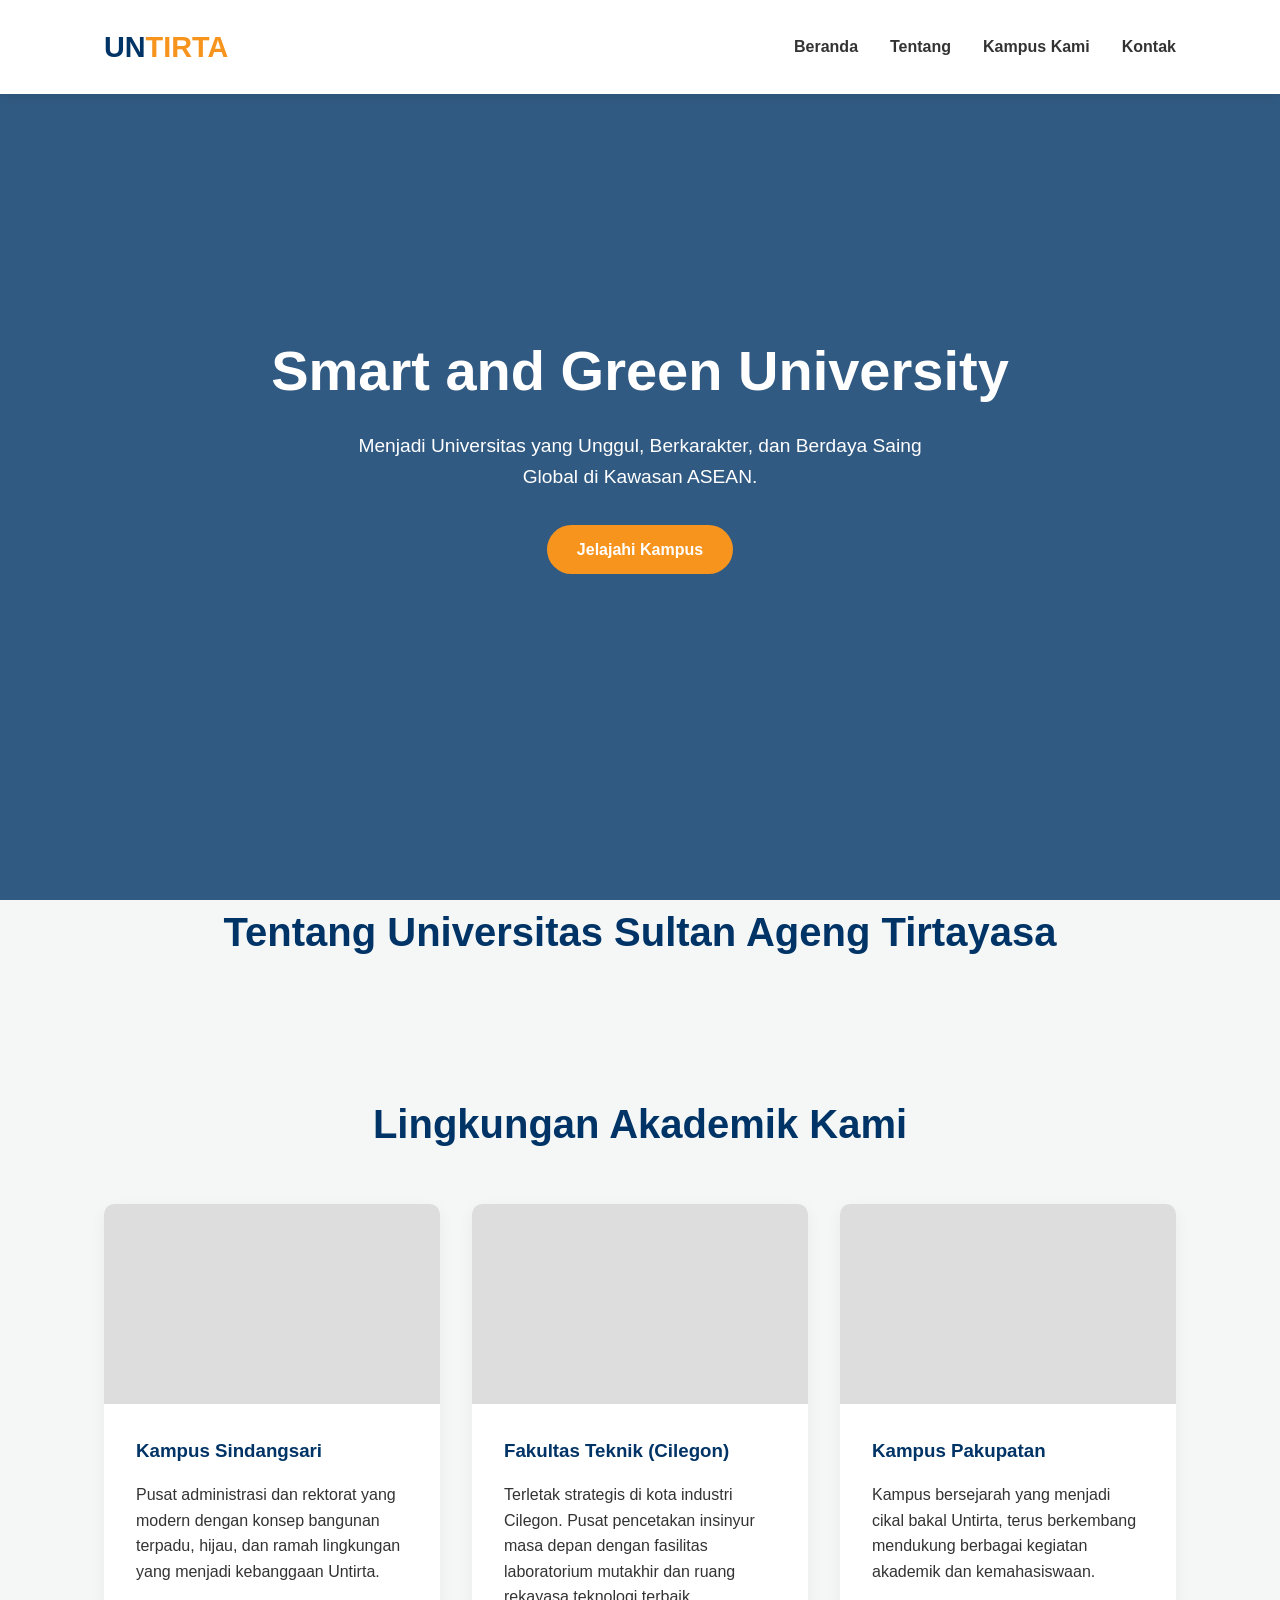
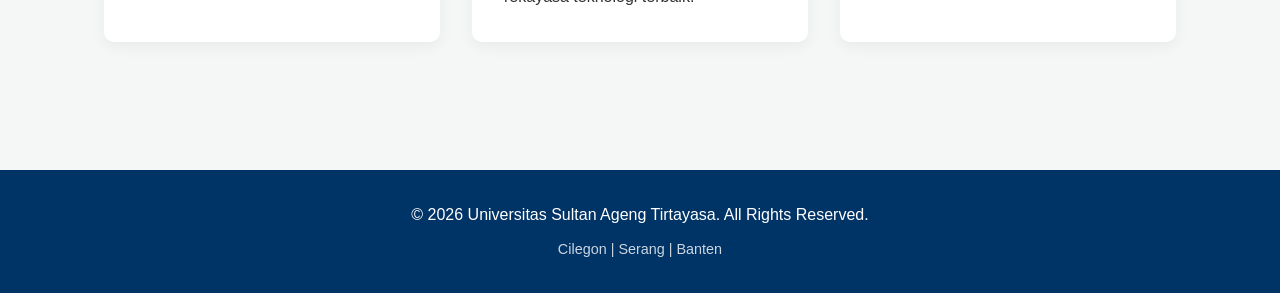
==== aulana.html @ 28067b0e "Mengubah nama beberapa file" ====
<!DOCTYPE html>
<html lang="id">
<head>
    <meta charset="UTF-8">
    <meta name="viewport" content="width=device-width, initial-scale=1.0">
    <title>Universitas Sultan Ageng Tirtayasa | UNTIRTA</title>
    <link rel="stylesheet" href="aulana.css">
</head>
<body>

    <header>
        <nav>
            <a href="#" class="logo">UN<span>TIRTA</span></a>
            <ul>
                <li><a href="#beranda">Beranda</a></li>
                <li><a href="#tentang">Tentang</a></li>
                <li><a href="#kampus">Kampus Kami</a></li>
                <li><a href="#kontak">Kontak</a></li>
            </ul>
        </nav>
    </header>

    <section id="beranda" class="hero">
        <h1>Smart and Green University</h1>
        <p>Menjadi Universitas yang Unggul, Berkarakter, dan Berdaya Saing Global di Kawasan ASEAN.</p>
        <a href="#kampus" class="btn">Jelajahi Kampus</a>
    </section>
    <section id="tentang" class="tentang-section">
        <h2 class="section-title">Tentang Universitas Sultan Ageng Tirtayasa</h2>
    </section>
    <section id="kampus" class="kampus-section">
        <h2 class="section-title">Lingkungan Akademik Kami</h2>
        
        <div class="kampus-grid">
            <div class="kampus-card">
                <div class="card-img img-sindangsari"></div>
                <div class="card-content">
                    <h3>Kampus Sindangsari</h3>
                    <p>Pusat administrasi dan rektorat yang modern dengan konsep bangunan terpadu, hijau, dan ramah lingkungan yang menjadi kebanggaan Untirta.</p>
                </div>
            </div>

            <div class="kampus-card">
                <div class="card-img img-teknik"></div>
                <div class="card-content">
                    <h3>Fakultas Teknik (Cilegon)</h3>
                    <p>Terletak strategis di kota industri Cilegon. Pusat pencetakan insinyur masa depan dengan fasilitas laboratorium mutakhir dan ruang rekayasa teknologi terbaik.</p>
                </div>
            </div>
            
            <div class="kampus-card">
                <div class="card-img img-sindangsari" style="filter: hue-rotate(45deg);"></div>
                <div class="card-content">
                    <h3>Kampus Pakupatan</h3>
                    <p>Kampus bersejarah yang menjadi cikal bakal Untirta, terus berkembang mendukung berbagai kegiatan akademik dan kemahasiswaan.</p>
                </div>
            </div>
        </div>
    </section>

    <footer>
        <p>&copy; 2026 Universitas Sultan Ageng Tirtayasa. All Rights Reserved.</p>
        <p style="font-size: 0.9em; margin-top: 10px; opacity: 0.8;">Cilegon | Serang | Banten</p>
    </footer>

</body>
</html>
---- aulana.css ----
:root {
    --primary-color: #003366; 
    --secondary-color: #f7941d; 
    --light-bg: #f4f7f6;
    --text-color: #333;
}

* {
    margin: 0;
    padding: 0;
    box-sizing: border-box;
    font-family: 'Segoe UI', Tahoma, Geneva, Verdana, sans-serif;
}

body {
    background-color: var(--light-bg);
    color: var(--text-color);
    line-height: 1.6;
}

header {
    background-color: white;
    box-shadow: 0 2px 10px rgba(0,0,0,0.1);
    position: fixed;
    width: 100%;
    z-index: 1000;
}

nav {
    display: flex;
    justify-content: space-between;
    align-items: center;
    padding: 1.5rem 5%;
    max-width: 1200px;
    margin: 0 auto;
}

.logo {
    font-size: 1.8rem;
    font-weight: 700;
    color: var(--primary-color);
    text-decoration: none;
}

.logo span {
    color: var(--secondary-color);
}

nav ul {
    list-style: none;
    display: flex;
    gap: 2rem;
}

nav ul li a {
    text-decoration: none;
    color: var(--text-color);
    font-weight: 600;
    transition: color 0.3s ease;
}

nav ul li a:hover {
    color: var(--secondary-color);
}

.hero {
    background: linear-gradient(rgba(0, 51, 102, 0.8), rgba(0, 51, 102, 0.8)), url('https://images.unsplash.com/photo-1541339907198-e08756dedf3f?ixlib=rb-1.2.1&auto=format&fit=crop&w=1920&q=80') center/cover;
    height: 100vh;
    display: flex;
    flex-direction: column;
    justify-content: center;
    align-items: center;
    text-align: center;
    color: white;
    padding: 0 20px;
}

.hero h1 {
    font-size: 3.5rem;
    margin-bottom: 1rem;
    animation: fadeInDown 1s ease;
}

.hero p {
    font-size: 1.2rem;
    max-width: 600px;
    margin-bottom: 2rem;
    animation: fadeInUp 1s ease 0.5s;
    animation-fill-mode: both;
}

.btn {
    padding: 12px 30px;
    background-color: var(--secondary-color);
    color: white;
    text-decoration: none;
    border-radius: 25px;
    font-weight: bold;
    transition: transform 0.3s ease, background-color 0.3s ease;
    animation: fadeInUp 1s ease 0.8s;
    animation-fill-mode: both;
}

.btn:hover {
    background-color: #e08312;
    transform: translateY(-3px);
}

.kampus-section {
    padding: 5rem 5%;
    max-width: 1200px;
    margin: 0 auto;
}

.section-title {
    text-align: center;
    font-size: 2.5rem;
    color: var(--primary-color);
    margin-bottom: 3rem;
}

.kampus-grid {
    display: grid;
    grid-template-columns: repeat(auto-fit, minmax(300px, 1fr));
    gap: 2rem;
}

.kampus-card {
    background: white;
    border-radius: 10px;
    overflow: hidden;
    box-shadow: 0 5px 15px rgba(0,0,0,0.05);
    transition: transform 0.3s ease;
}

.kampus-card:hover {
    transform: translateY(-10px);
}

.card-img {
    height: 200px;
    background-color: #ddd;
    background-size: cover;
    background-position: center;
}

.img-sindangsari {
    background-image: url('https://images.unsplash.com/photo-1562774053-701939374585?ixlib=rb-1.2.1&auto=format&fit=crop&w=800&q=80');
}

.img-teknik {
    background-image: url('https://images.unsplash.com/photo-1581092160562-40aa08e78837?ixlib=rb-1.2.1&auto=format&fit=crop&w=800&q=80');
}

.card-content {
    padding: 2rem;
}

.card-content h3 {
    color: var(--primary-color);
    margin-bottom: 1rem;
}

footer {
    background-color: var(--primary-color);
    color: white;
    text-align: center;
    padding: 2rem 5%;
    margin-top: 3rem;
}

@keyframes fadeInDown {
    from { opacity: 0; transform: translateY(-30px); }
    to { opacity: 1; transform: translateY(0); }
}

@keyframes fadeInUp {
    from { opacity: 0; transform: translateY(30px); }
    to { opacity: 1; transform: translateY(0); }
}

@media (max-width: 768px) {
    nav ul {
        display: none;
    }
    .hero h1 {
        font-size: 2.5rem;
    }
}
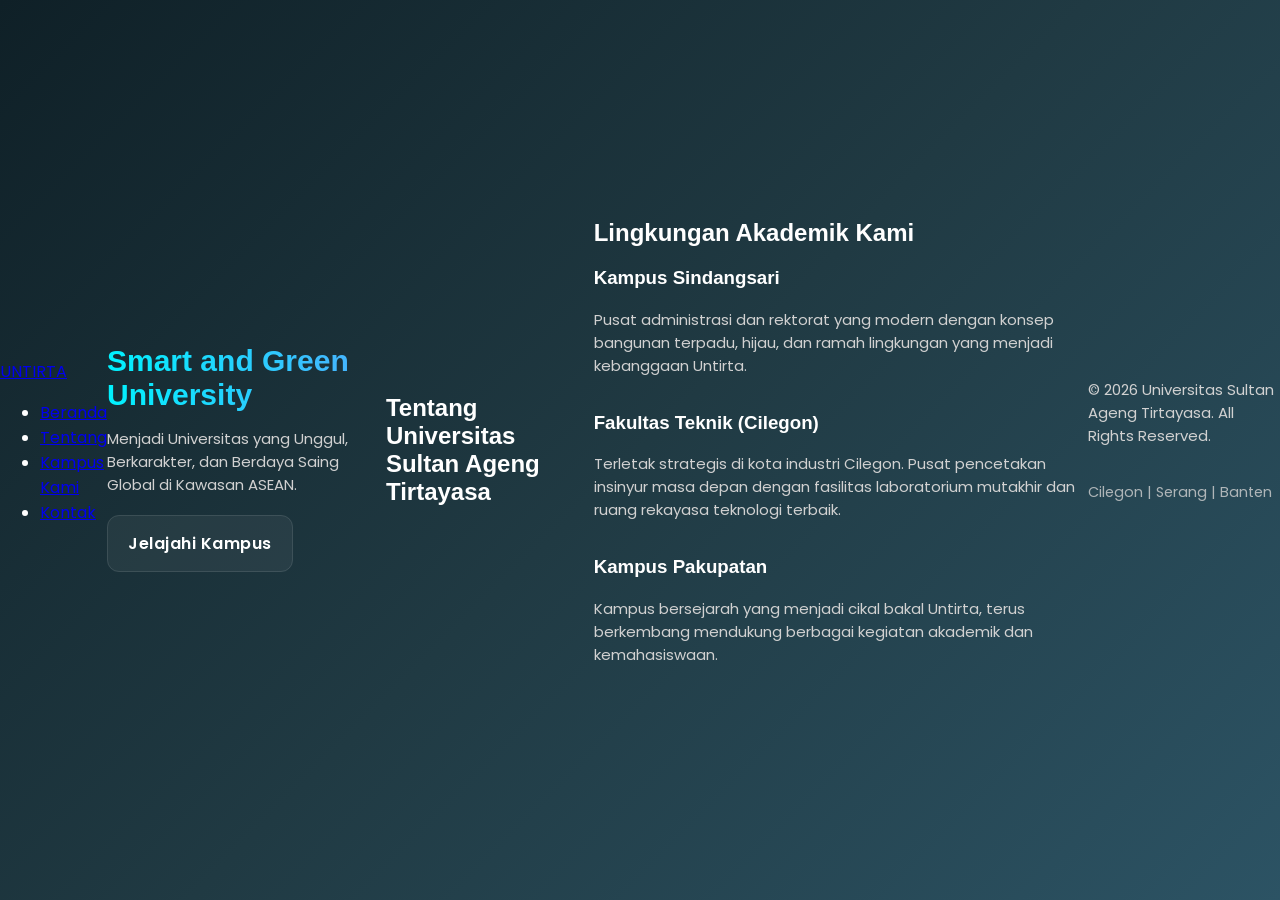
==== commit 326c8472: "ubah nama file" ====
--- a/aulana.html
+++ b/aulana.html
@@ -4,7 +4,7 @@
     <meta charset="UTF-8">
     <meta name="viewport" content="width=device-width, initial-scale=1.0">
     <title>Universitas Sultan Ageng Tirtayasa | UNTIRTA</title>
-    <link rel="stylesheet" href="aulana.css">
+    <link rel="stylesheet" href="style.css">
 </head>
 <body>
 
--- a/style.css
+++ b/style.css
@@ -0,0 +1,69 @@
+@import url('https://fonts.googleapis.com/css2?family=Poppins:wght@400;600;700&display=swap');
+
+body {
+    font-family: 'Poppins', sans-serif;
+    background: linear-gradient(135deg, #0f2027, #203a43, #2c5364); 
+    color: #ffffff;
+    display: flex;
+    justify-content: center;
+    align-items: center;
+    height: 100vh;
+    margin: 0;
+    overflow: hidden;
+}
+
+.container {
+    background: rgba(255, 255, 255, 0.05);
+    backdrop-filter: blur(12px);
+    -webkit-backdrop-filter: blur(12px);
+    padding: 40px;
+    border-radius: 20px;
+    border: 1px solid rgba(255, 255, 255, 0.1);
+    box-shadow: 0 15px 35px rgba(0,0,0,0.5);
+    text-align: center;
+    width: 85%;
+    max-width: 450px;
+}
+
+h1 {
+    margin-top: 0;
+    font-size: 30px;
+    background: linear-gradient(to right, #00f2fe, #4facfe);
+    -webkit-background-clip: text;
+    background-clip: text; 
+    -webkit-text-fill-color: transparent;
+    margin-bottom: 10px;
+}
+
+p {
+    color: #d1d1d1;
+    margin-bottom: 35px;
+    font-size: 15px;
+}
+
+.btn-group {
+    display: flex;
+    flex-direction: column;
+    gap: 15px;
+}
+
+.btn {
+    text-decoration: none;
+    background: rgba(255, 255, 255, 0.05);
+    color: #ffffff;
+    padding: 16px 20px;
+    border-radius: 12px;
+    font-weight: 600;
+    font-size: 16px;
+    transition: all 0.3s ease;
+    border: 1px solid rgba(255, 255, 255, 0.1);
+    letter-spacing: 0.5px;
+}
+
+.btn:hover {
+    background: linear-gradient(135deg, #00f2fe 0%, #4facfe 100%);
+    color: #000000;
+    transform: translateY(-5px);
+    box-shadow: 0 10px 20px rgba(79, 172, 254, 0.4);
+    border-color: transparent;
+}
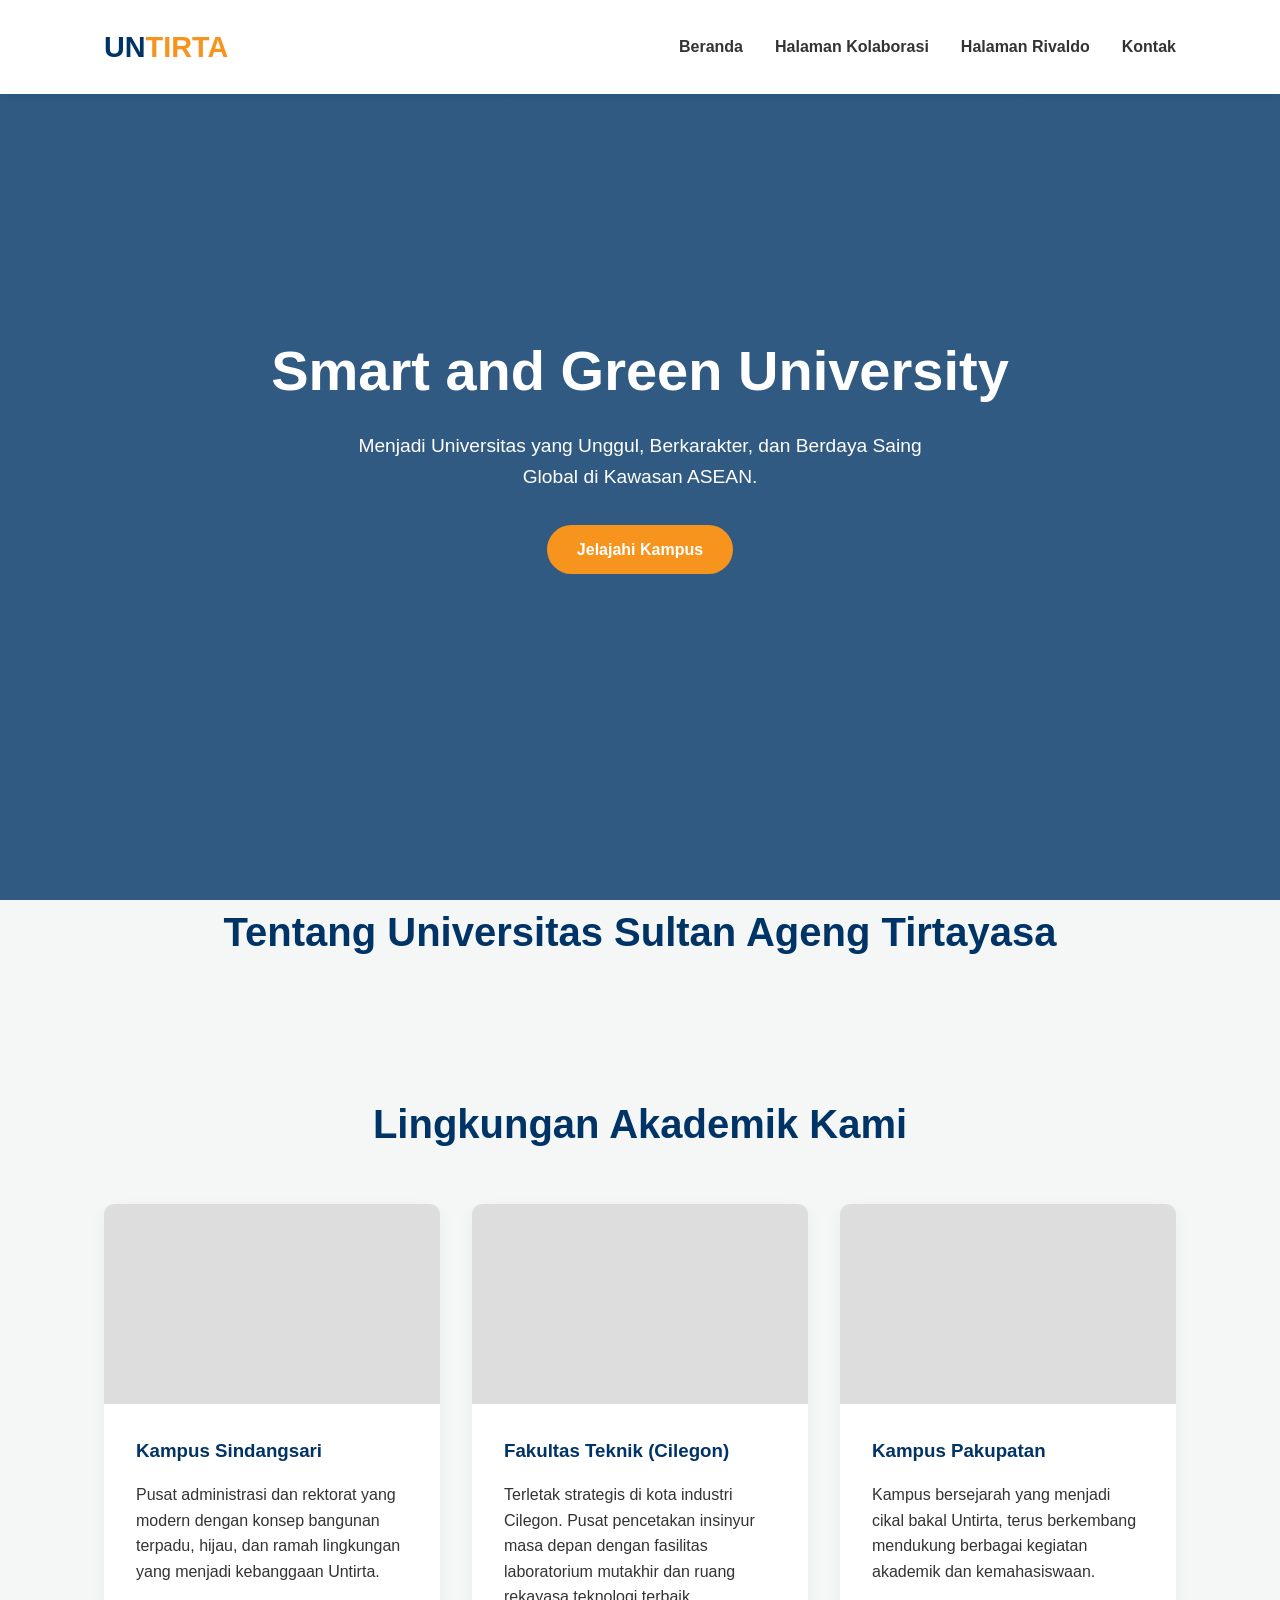
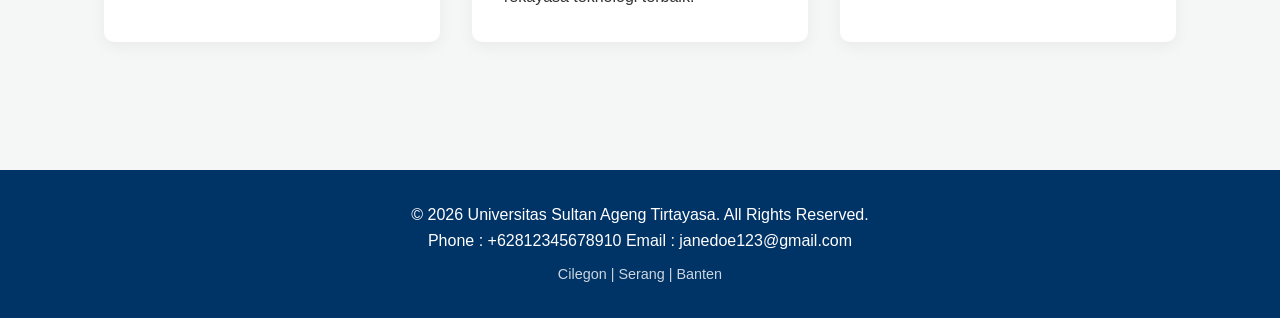
==== commit 7128a54f: "edit navbar aul dan edit banyak punya gua" ====
--- a/aulana.html
+++ b/aulana.html
@@ -4,20 +4,20 @@
     <meta charset="UTF-8">
     <meta name="viewport" content="width=device-width, initial-scale=1.0">
     <title>Universitas Sultan Ageng Tirtayasa | UNTIRTA</title>
-    <link rel="stylesheet" href="style.css">
+    <link rel="stylesheet" href="aulana.css">
 </head>
 <body>
 
     <header>
         <nav>
-            <a href="#" class="logo">UN<span>TIRTA</span></a>
-            <ul>
-                <li><a href="#beranda">Beranda</a></li>
-                <li><a href="#tentang">Tentang</a></li>
-                <li><a href="#kampus">Kampus Kami</a></li>
-                <li><a href="#kontak">Kontak</a></li>
-            </ul>
-        </nav>
+    <a href="#" class="logo">UN<span>TIRTA</span></a>
+    <ul>
+        <li><a href="#beranda">Beranda</a></li>
+        <li><a href="index.html">Halaman Kolaborasi</a></li>
+        <li><a href="Mu.html">Halaman Rivaldo</a></li>
+        <li><a href="#kontak">Kontak</a></li>
+    </ul>
+</nav>
     </header>
 
     <section id="beranda" class="hero">
@@ -59,9 +59,13 @@
     </section>
 
     <footer>
-        <p>&copy; 2026 Universitas Sultan Ageng Tirtayasa. All Rights Reserved.</p>
-        <p style="font-size: 0.9em; margin-top: 10px; opacity: 0.8;">Cilegon | Serang | Banten</p>
-    </footer>
+    <p>&copy; 2026 Universitas Sultan Ageng Tirtayasa. All Rights Reserved.</p>
+    <div id="kontak" class="d-flex flex-column flex-md-row justify-content-center gap-2 gap-md-5 my-3">
+        <span>Phone : +62812345678910</span>
+        <span>Email : janedoe123@gmail.com</span>
+    </div>
+    <p style="font-size: 0.9em; margin-top: 10px; opacity: 0.8;">Cilegon | Serang | Banten</p>
+</footer>
 
 </body>
 </html>
--- a/aulana.css
+++ b/aulana.css
@@ -0,0 +1,196 @@
+/* CSS Reset & Variabel */
+:root {
+    --primary-color: #003366; /* Biru Untirta */
+    --secondary-color: #f7941d; /* Oranye/Kuning Untirta */
+    --light-bg: #f4f7f6;
+    --text-color: #333;
+}
+
+* {
+    margin: 0;
+    padding: 0;
+    box-sizing: border-box;
+    font-family: 'Segoe UI', Tahoma, Geneva, Verdana, sans-serif;
+}
+
+body {
+    background-color: var(--light-bg);
+    color: var(--text-color);
+    line-height: 1.6;
+}
+
+/* Navigasi */
+header {
+    background-color: white;
+    box-shadow: 0 2px 10px rgba(0,0,0,0.1);
+    position: fixed;
+    width: 100%;
+    z-index: 1000;
+}
+
+nav {
+    display: flex;
+    justify-content: space-between;
+    align-items: center;
+    padding: 1.5rem 5%;
+    max-width: 1200px;
+    margin: 0 auto;
+}
+
+.logo {
+    font-size: 1.8rem;
+    font-weight: 700;
+    color: var(--primary-color);
+    text-decoration: none;
+}
+
+.logo span {
+    color: var(--secondary-color);
+}
+
+nav ul {
+    list-style: none;
+    display: flex;
+    gap: 2rem;
+}
+
+nav ul li a {
+    text-decoration: none;
+    color: var(--text-color);
+    font-weight: 600;
+    transition: color 0.3s ease;
+}
+
+nav ul li a:hover {
+    color: var(--secondary-color);
+}
+
+/* Hero Section */
+.hero {
+    background: linear-gradient(rgba(0, 51, 102, 0.8), rgba(0, 51, 102, 0.8)), url('https://images.unsplash.com/photo-1541339907198-e08756dedf3f?ixlib=rb-1.2.1&auto=format&fit=crop&w=1920&q=80') center/cover;
+    height: 100vh;
+    display: flex;
+    flex-direction: column;
+    justify-content: center;
+    align-items: center;
+    text-align: center;
+    color: white;
+    padding: 0 20px;
+}
+
+.hero h1 {
+    font-size: 3.5rem;
+    margin-bottom: 1rem;
+    animation: fadeInDown 1s ease;
+}
+
+.hero p {
+    font-size: 1.2rem;
+    max-width: 600px;
+    margin-bottom: 2rem;
+    animation: fadeInUp 1s ease 0.5s;
+    animation-fill-mode: both;
+}
+
+.btn {
+    padding: 12px 30px;
+    background-color: var(--secondary-color);
+    color: white;
+    text-decoration: none;
+    border-radius: 25px;
+    font-weight: bold;
+    transition: transform 0.3s ease, background-color 0.3s ease;
+    animation: fadeInUp 1s ease 0.8s;
+    animation-fill-mode: both;
+}
+
+.btn:hover {
+    background-color: #e08312;
+    transform: translateY(-3px);
+}
+
+/* Kampus Section */
+.kampus-section {
+    padding: 5rem 5%;
+    max-width: 1200px;
+    margin: 0 auto;
+}
+
+.section-title {
+    text-align: center;
+    font-size: 2.5rem;
+    color: var(--primary-color);
+    margin-bottom: 3rem;
+}
+
+.kampus-grid {
+    display: grid;
+    grid-template-columns: repeat(auto-fit, minmax(300px, 1fr));
+    gap: 2rem;
+}
+
+.kampus-card {
+    background: white;
+    border-radius: 10px;
+    overflow: hidden;
+    box-shadow: 0 5px 15px rgba(0,0,0,0.05);
+    transition: transform 0.3s ease;
+}
+
+.kampus-card:hover {
+    transform: translateY(-10px);
+}
+
+.card-img {
+    height: 200px;
+    background-color: #ddd;
+    background-size: cover;
+    background-position: center;
+}
+
+.img-sindangsari {
+    background-image: url('https://images.unsplash.com/photo-1562774053-701939374585?ixlib=rb-1.2.1&auto=format&fit=crop&w=800&q=80');
+}
+
+.img-teknik {
+    background-image: url('https://images.unsplash.com/photo-1581092160562-40aa08e78837?ixlib=rb-1.2.1&auto=format&fit=crop&w=800&q=80');
+}
+
+.card-content {
+    padding: 2rem;
+}
+
+.card-content h3 {
+    color: var(--primary-color);
+    margin-bottom: 1rem;
+}
+
+/* Footer */
+footer {
+    background-color: var(--primary-color);
+    color: white;
+    text-align: center;
+    padding: 2rem 5%;
+    margin-top: 3rem;
+}
+
+/* Animasi Sederhana */
+@keyframes fadeInDown {
+    from { opacity: 0; transform: translateY(-30px); }
+    to { opacity: 1; transform: translateY(0); }
+}
+
+@keyframes fadeInUp {
+    from { opacity: 0; transform: translateY(30px); }
+    to { opacity: 1; transform: translateY(0); }
+}
+
+/* Responsif untuk HP */
+@media (max-width: 768px) {
+    nav ul {
+        display: none;
+    }
+    .hero h1 {
+        font-size: 2.5rem;
+    }
+}
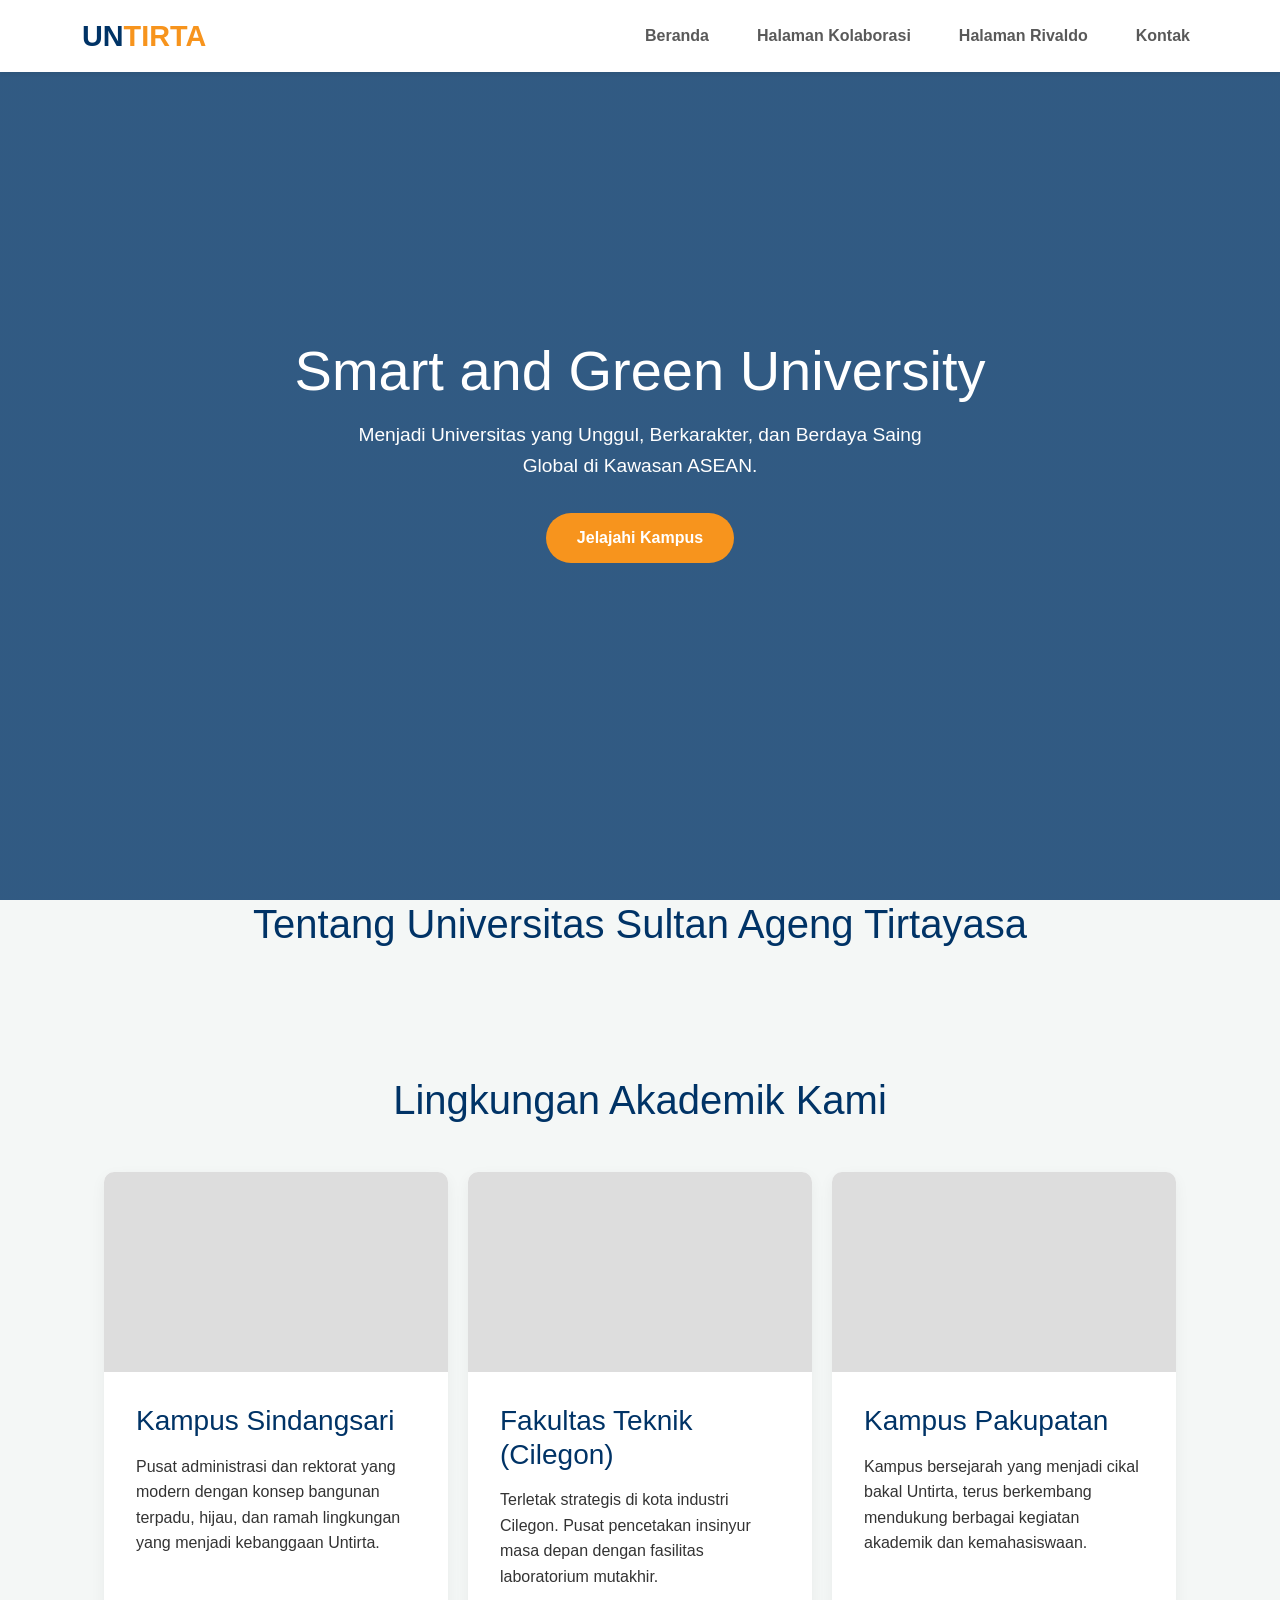
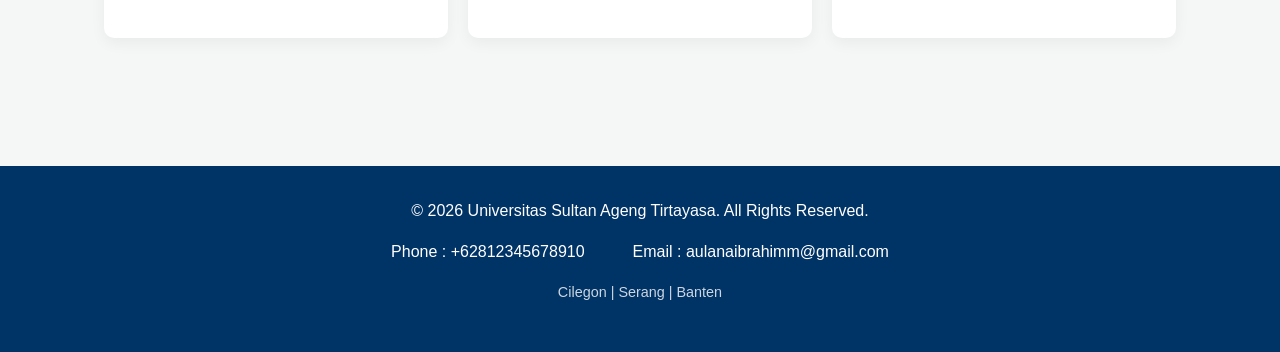
==== commit f502c78f: "Tambahin navbar aulana" ====
--- a/aulana.html
+++ b/aulana.html
@@ -4,34 +4,46 @@
     <meta charset="UTF-8">
     <meta name="viewport" content="width=device-width, initial-scale=1.0">
     <title>Universitas Sultan Ageng Tirtayasa | UNTIRTA</title>
+    <!-- Tambahan wajib: Link Bootstrap -->
+    <link href="https://cdn.jsdelivr.net/npm/bootstrap@5.3.0/dist/css/bootstrap.min.css" rel="stylesheet">
     <link rel="stylesheet" href="aulana.css">
 </head>
 <body>
 
-    <header>
-        <nav>
-    <a href="#" class="logo">UN<span>TIRTA</span></a>
-    <ul>
-        <li><a href="#beranda">Beranda</a></li>
-        <li><a href="index.html">Halaman Kolaborasi</a></li>
-        <li><a href="Mu.html">Halaman Rivaldo</a></li>
-        <li><a href="#kontak">Kontak</a></li>
-    </ul>
-</nav>
-    </header>
+    <!-- Perbaikan Navbar menggunakan Bootstrap -->
+    <nav class="navbar navbar-expand-lg navbar-light bg-white fixed-top shadow-sm">
+        <div class="container">
+            <a class="navbar-brand logo" href="#">UN<span style="color: #f7941d;">TIRTA</span></a>
+            <button class="navbar-toggler" type="button" data-bs-toggle="collapse" data-bs-target="#navbarNav">
+                <span class="navbar-toggler-icon"></span>
+            </button>
+            <div class="collapse navbar-collapse" id="navbarNav">
+                <ul class="navbar-nav ms-auto fw-bold">
+                    <li class="nav-item"><a class="nav-link" href="#beranda">Beranda</a></li>
+                    <li class="nav-item"><a class="nav-link" href="index.html">Halaman Kolaborasi</a></li>
+                    <li class="nav-item"><a class="nav-link" href="Mu.html">Halaman Rivaldo</a></li>
+                    <li class="nav-item"><a class="nav-link" href="#kontak">Kontak</a></li>
+                </ul>
+            </div>
+        </div>
+    </nav>
 
+    <!-- (Bagian Hero dan Tentang tetap sama, tidak perlu diubah) -->
     <section id="beranda" class="hero">
         <h1>Smart and Green University</h1>
         <p>Menjadi Universitas yang Unggul, Berkarakter, dan Berdaya Saing Global di Kawasan ASEAN.</p>
         <a href="#kampus" class="btn">Jelajahi Kampus</a>
     </section>
+    
     <section id="tentang" class="tentang-section">
         <h2 class="section-title">Tentang Universitas Sultan Ageng Tirtayasa</h2>
     </section>
+
     <section id="kampus" class="kampus-section">
         <h2 class="section-title">Lingkungan Akademik Kami</h2>
         
-        <div class="kampus-grid">
+        <!-- Perubahan nama class menjadi kampus-flex -->
+        <div class="kampus-flex">
             <div class="kampus-card">
                 <div class="card-img img-sindangsari"></div>
                 <div class="card-content">
@@ -44,7 +56,7 @@
                 <div class="card-img img-teknik"></div>
                 <div class="card-content">
                     <h3>Fakultas Teknik (Cilegon)</h3>
-                    <p>Terletak strategis di kota industri Cilegon. Pusat pencetakan insinyur masa depan dengan fasilitas laboratorium mutakhir dan ruang rekayasa teknologi terbaik.</p>
+                    <p>Terletak strategis di kota industri Cilegon. Pusat pencetakan insinyur masa depan dengan fasilitas laboratorium mutakhir.</p>
                 </div>
             </div>
             
@@ -59,13 +71,15 @@
     </section>
 
     <footer>
-    <p>&copy; 2026 Universitas Sultan Ageng Tirtayasa. All Rights Reserved.</p>
-    <div id="kontak" class="d-flex flex-column flex-md-row justify-content-center gap-2 gap-md-5 my-3">
-        <span>Phone : +62812345678910</span>
-        <span>Email : janedoe123@gmail.com</span>
-    </div>
-    <p style="font-size: 0.9em; margin-top: 10px; opacity: 0.8;">Cilegon | Serang | Banten</p>
-</footer>
+        <p>&copy; 2026 Universitas Sultan Ageng Tirtayasa. All Rights Reserved.</p>
+        <div id="kontak" class="d-flex flex-column flex-md-row justify-content-center gap-2 gap-md-5 my-3">
+            <span>Phone : +62812345678910</span>
+            <span>Email : aulanaibrahimm@gmail.com</span>
+        </div>
+        <p style="font-size: 0.9em; margin-top: 10px; opacity: 0.8;">Cilegon | Serang | Banten</p>
+    </footer>
 
+    <!-- Tambahan wajib: Script Javascript Bootstrap -->
+    <script src="https://cdn.jsdelivr.net/npm/bootstrap@5.3.0/dist/js/bootstrap.bundle.min.js"></script>
 </body>
 </html>
--- a/aulana.css
+++ b/aulana.css
@@ -1,7 +1,6 @@
-/* CSS Reset & Variabel */
 :root {
-    --primary-color: #003366; /* Biru Untirta */
-    --secondary-color: #f7941d; /* Oranye/Kuning Untirta */
+    --primary-color: #003366; 
+    --secondary-color: #f7941d; 
     --light-bg: #f4f7f6;
     --text-color: #333;
 }
@@ -19,22 +18,17 @@
     line-height: 1.6;
 }
 
-/* Navigasi */
-header {
-    background-color: white;
-    box-shadow: 0 2px 10px rgba(0,0,0,0.1);
-    position: fixed;
-    width: 100%;
-    z-index: 1000;
+.kampus-card {
+    background: white;
+    border-radius: 10px;
+    overflow: hidden;
+    box-shadow: 0 5px 15px rgba(0,0,0,0.05);
+    transition: transform 0.3s ease;
+    flex: 1;
 }
 
-nav {
-    display: flex;
-    justify-content: space-between;
-    align-items: center;
-    padding: 1.5rem 5%;
-    max-width: 1200px;
-    margin: 0 auto;
+.kampus-card:hover {
+    transform: translateY(-10px);
 }
 
 .logo {
@@ -65,7 +59,6 @@
     color: var(--secondary-color);
 }
 
-/* Hero Section */
 .hero {
     background: linear-gradient(rgba(0, 51, 102, 0.8), rgba(0, 51, 102, 0.8)), url('https://images.unsplash.com/photo-1541339907198-e08756dedf3f?ixlib=rb-1.2.1&auto=format&fit=crop&w=1920&q=80') center/cover;
     height: 100vh;
@@ -109,7 +102,6 @@
     transform: translateY(-3px);
 }
 
-/* Kampus Section */
 .kampus-section {
     padding: 5rem 5%;
     max-width: 1200px;
@@ -123,10 +115,10 @@
     margin-bottom: 3rem;
 }
 
-.kampus-grid {
-    display: grid;
-    grid-template-columns: repeat(auto-fit, minmax(300px, 1fr));
-    gap: 2rem;
+.kampus-flex {
+    display: flex;
+    justify-content: space-between;
+    gap: 20px;
 }
 
 .kampus-card {
@@ -165,7 +157,6 @@
     margin-bottom: 1rem;
 }
 
-/* Footer */
 footer {
     background-color: var(--primary-color);
     color: white;
@@ -174,7 +165,6 @@
     margin-top: 3rem;
 }
 
-/* Animasi Sederhana */
 @keyframes fadeInDown {
     from { opacity: 0; transform: translateY(-30px); }
     to { opacity: 1; transform: translateY(0); }
@@ -185,10 +175,9 @@
     to { opacity: 1; transform: translateY(0); }
 }
 
-/* Responsif untuk HP */
 @media (max-width: 768px) {
-    nav ul {
-        display: none;
+    .kampus-flex {
+        flex-direction: column; 
     }
     .hero h1 {
         font-size: 2.5rem;
